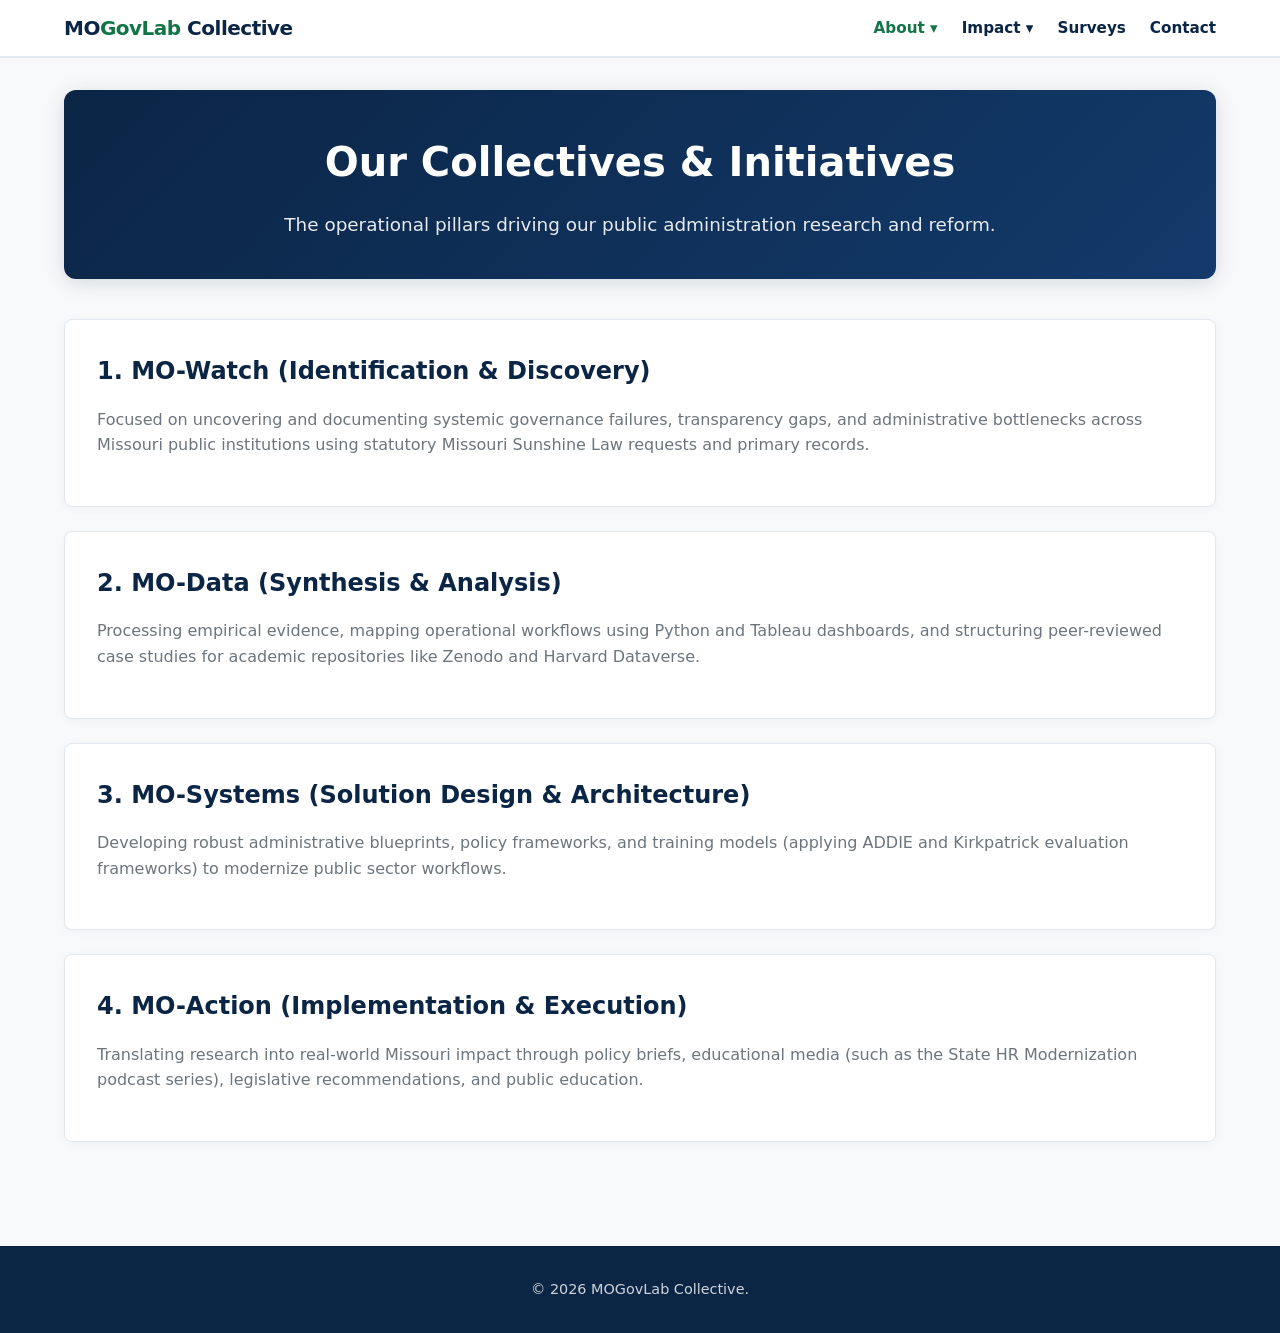
==== about-collectives.html @ 8fa4a9aa "V1 This file outlines the various collectives and initiatives of MOGovLab, detailing their objective" ====
<!DOCTYPE html>
<html lang="en">
<head>
    <meta charset="UTF-8">
    <meta name="viewport" content="width=device-width, initial-scale=1.0">
    <title>Collectives & Initiatives - MOGovLab</title>
    <link rel="stylesheet" href="style.css">
</head>
<body>
    <header>
        <div class="nav-container">
            <a href="index.html" class="brand"><span class="brand-text">MO<span>GovLab</span> Collective</span></a>
            <ul class="nav-menu">
                <li class="nav-item">
                    <a href="#" class="nav-link active">About ▾</a>
                    <ul class="dropdown-menu">
                        <li><a href="about-collectives.html" class="dropdown-item">Collectives (Initiatives)</a></li>
                        <li><a href="about-progress.html" class="dropdown-item">Collective Progress</a></li>
                        <li><a href="about-team.html" class="dropdown-item">Team & Volunteer</a></li>
                        <li><a href="about-donate.html" class="dropdown-item">Donate</a></li>
                    </ul>
                </li>
                <li class="nav-item"><a href="impact.html" class="nav-link">Impact ▾</a></li>
                <li class="nav-item"><a href="surveys.html" class="nav-link">Surveys</a></li>
                <li class="nav-item"><a href="contact.html" class="nav-link">Contact</a></li>
            </ul>
        </div>
    </header>
    <main>
        <section class="hero" style="padding: 2.5rem 1rem;">
            <h1>Our Collectives & Initiatives</h1>
            <p>The operational pillars driving our public administration research and reform.</p>
        </section>
        <div class="card">
            <h2>1. MO-Watch (Identification & Discovery)</h2>
            <p>Focused on uncovering and documenting systemic governance failures, transparency gaps, and administrative bottlenecks across Missouri public institutions using statutory Missouri Sunshine Law requests and primary records.</p>
        </div>
        <div class="card">
            <h2>2. MO-Data (Synthesis & Analysis)</h2>
            <p>Processing empirical evidence, mapping operational workflows using Python and Tableau dashboards, and structuring peer-reviewed case studies for academic repositories like Zenodo and Harvard Dataverse.</p>
        </div>
        <div class="card">
            <h2>3. MO-Systems (Solution Design & Architecture)</h2>
            <p>Developing robust administrative blueprints, policy frameworks, and training models (applying ADDIE and Kirkpatrick evaluation frameworks) to modernize public sector workflows.</p>
        </div>
        <div class="card">
            <h2>4. MO-Action (Implementation & Execution)</h2>
            <p>Translating research into real-world Missouri impact through policy briefs, educational media (such as the State HR Modernization podcast series), legislative recommendations, and public education.</p>
        </div>
    </main>
    <footer><p>&copy; 2026 MOGovLab Collective.</p></footer>
</body>
</html>
---- style.css ----
:root {
    --primary-navy: #0B2545;
    --accent-green: #137547;
    --light-bg: #F8F9FA;
    --card-bg: #FFFFFF;
    --text-dark: #212529;
    --text-muted: #6C757D;
    --border-color: #E2E8F0;
}

* {
    box-sizing: border-box;
    margin: 0;
    padding: 0;
    font-family: 'Segoe UI', system-ui, -apple-system, sans-serif;
}

body {
    background-color: var(--light-bg);
    color: var(--text-dark);
    line-height: 1.6;
    display: flex;
    flex-direction: column;
    min-height: 100vh;
}

/* Header & Navbar */
header {
    background-color: #FFFFFF;
    border-bottom: 2px solid var(--border-color);
    position: sticky;
    top: 0;
    z-index: 1000;
}

.nav-container {
    max-width: 1200px;
    margin: 0 auto;
    padding: 0.75rem 1.5rem;
    display: flex;
    justify-content: space-between;
    align-items: center;
}

.brand {
    display: flex;
    align-items: center;
    gap: 0.75rem;
    text-decoration: none;
}

.brand-text {
    font-size: 1.25rem;
    font-weight: 800;
    color: var(--primary-navy);
    letter-spacing: -0.5px;
}

.brand-text span {
    color: var(--accent-green);
}

.nav-menu {
    display: flex;
    list-style: none;
    gap: 1.5rem;
    align-items: center;
}

.nav-item {
    position: relative;
}

.nav-link {
    text-decoration: none;
    color: var(--primary-navy);
    font-weight: 600;
    font-size: 0.95rem;
    padding: 0.5rem 0;
    transition: color 0.2s;
}

.nav-link:hover, .nav-link.active {
    color: var(--accent-green);
}

/* Dropdown styling */
.dropdown-menu {
    position: absolute;
    top: 100%;
    left: 0;
    background-color: #FFFFFF;
    box-shadow: 0 10px 25px rgba(0,0,0,0.1);
    border-radius: 6px;
    list-style: none;
    min-width: 220px;
    padding: 0.5rem 0;
    display: none;
    border: 1px solid var(--border-color);
}

.nav-item:hover .dropdown-menu {
    display: block;
}

.dropdown-item {
    display: block;
    padding: 0.5rem 1rem;
    color: var(--text-dark);
    text-decoration: none;
    font-size: 0.9rem;
    transition: background 0.2s, color 0.2s;
}

.dropdown-item:hover {
    background-color: rgba(19, 117, 71, 0.08);
    color: var(--accent-green);
}

/* Main Layout */
main {
    flex: 1;
    max-width: 1200px;
    width: 100%;
    margin: 2rem auto;
    padding: 0 1.5rem;
}

.hero {
    background: linear-gradient(135deg, var(--primary-navy), #133a6b);
    color: white;
    padding: 4rem 2rem;
    border-radius: 12px;
    text-align: center;
    margin-bottom: 2.5rem;
    box-shadow: 0 4px 20px rgba(11, 37, 69, 0.15);
}

.hero h1 {
    font-size: 2.5rem;
    margin-bottom: 1rem;
    font-weight: 800;
}

.hero p {
    font-size: 1.15rem;
    opacity: 0.9;
    max-width: 750px;
    margin: 0 auto;
}

.card {
    background: var(--card-bg);
    border: 1px solid var(--border-color);
    border-radius: 8px;
    padding: 2rem;
    margin-bottom: 1.5rem;
    box-shadow: 0 2px 8px rgba(0,0,0,0.04);
}

.card h2 {
    color: var(--primary-navy);
    margin-bottom: 1rem;
    font-size: 1.5rem;
}

.card p {
    color: var(--text-muted);
    margin-bottom: 1rem;
}

/* Progress Bar Component */
.progress-container {
    background: var(--border-color);
    border-radius: 8px;
    height: 30px;
    width: 100%;
    display: flex;
    overflow: hidden;
    margin: 1.5rem 0;
}

.progress-segment {
    display: flex;
    align-items: center;
    justify-content: center;
    color: white;
    font-weight: bold;
    font-size: 0.85rem;
    height: 100%;
    transition: width 0.3s ease;
}

.seg-watch { background-color: #0B2545; width: 25%; }
.seg-data { background-color: #133a6b; width: 25%; }
.seg-systems { background-color: #105c37; width: 25%; }
.seg-action { background-color: #137547; width: 25%; }

/* Form Styles */
.form-group {
    margin-bottom: 1.25rem;
}

.form-group label {
    display: block;
    font-weight: 600;
    margin-bottom: 0.5rem;
    color: var(--primary-navy);
}

.form-control {
    width: 100%;
    padding: 0.75rem;
    border: 1px solid var(--border-color);
    border-radius: 6px;
    font-size: 1rem;
}

.btn {
    background-color: var(--accent-green);
    color: white;
    padding: 0.75rem 1.5rem;
    border: none;
    border-radius: 6px;
    font-weight: 600;
    cursor: pointer;
    text-decoration: none;
    display: inline-block;
    transition: background 0.2s;
}

.btn:hover {
    background-color: #0e5835;
}

/* Footer */
footer {
    background-color: var(--primary-navy);
    color: white;
    text-align: center;
    padding: 2rem 1.5rem;
    margin-top: 3rem;
    font-size: 0.9rem;
}

footer p {
    opacity: 0.8;
}
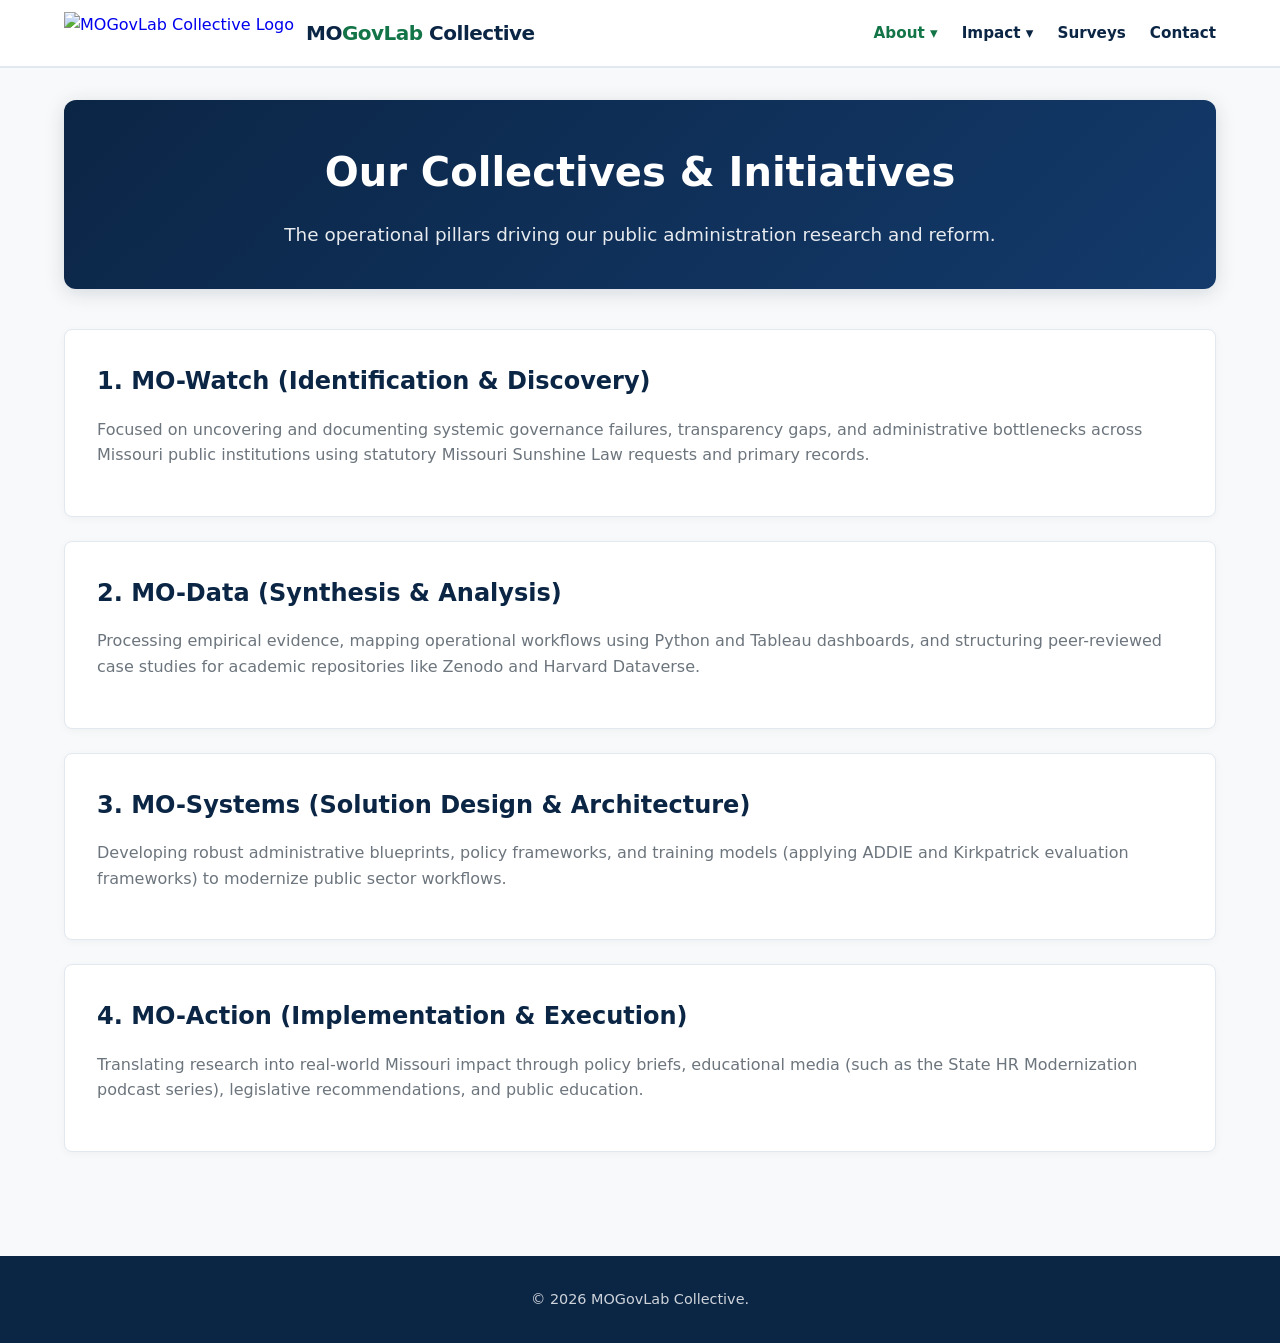
==== commit 61045e5c: "V1.1 Update header with logo and brand text" ====
--- a/about-collectives.html
+++ b/about-collectives.html
@@ -9,7 +9,10 @@
 <body>
     <header>
         <div class="nav-container">
-            <a href="index.html" class="brand"><span class="brand-text">MO<span>GovLab</span> Collective</span></a>
+            <a href="index.html" class="brand">
+                <img src="Logo_1.png" alt="MOGovLab Collective Logo" class="brand-logo">
+                <span class="brand-text">MO<span>GovLab</span> Collective</span>
+            </a>
             <ul class="nav-menu">
                 <li class="nav-item">
                     <a href="#" class="nav-link active">About ▾</a>
--- a/style.css
+++ b/style.css
@@ -47,6 +47,12 @@
     align-items: center;
     gap: 0.75rem;
     text-decoration: none;
+}
+
+.brand-logo {
+    height: 42px;
+    width: auto;
+    object-fit: contain;
 }
 
 .brand-text {
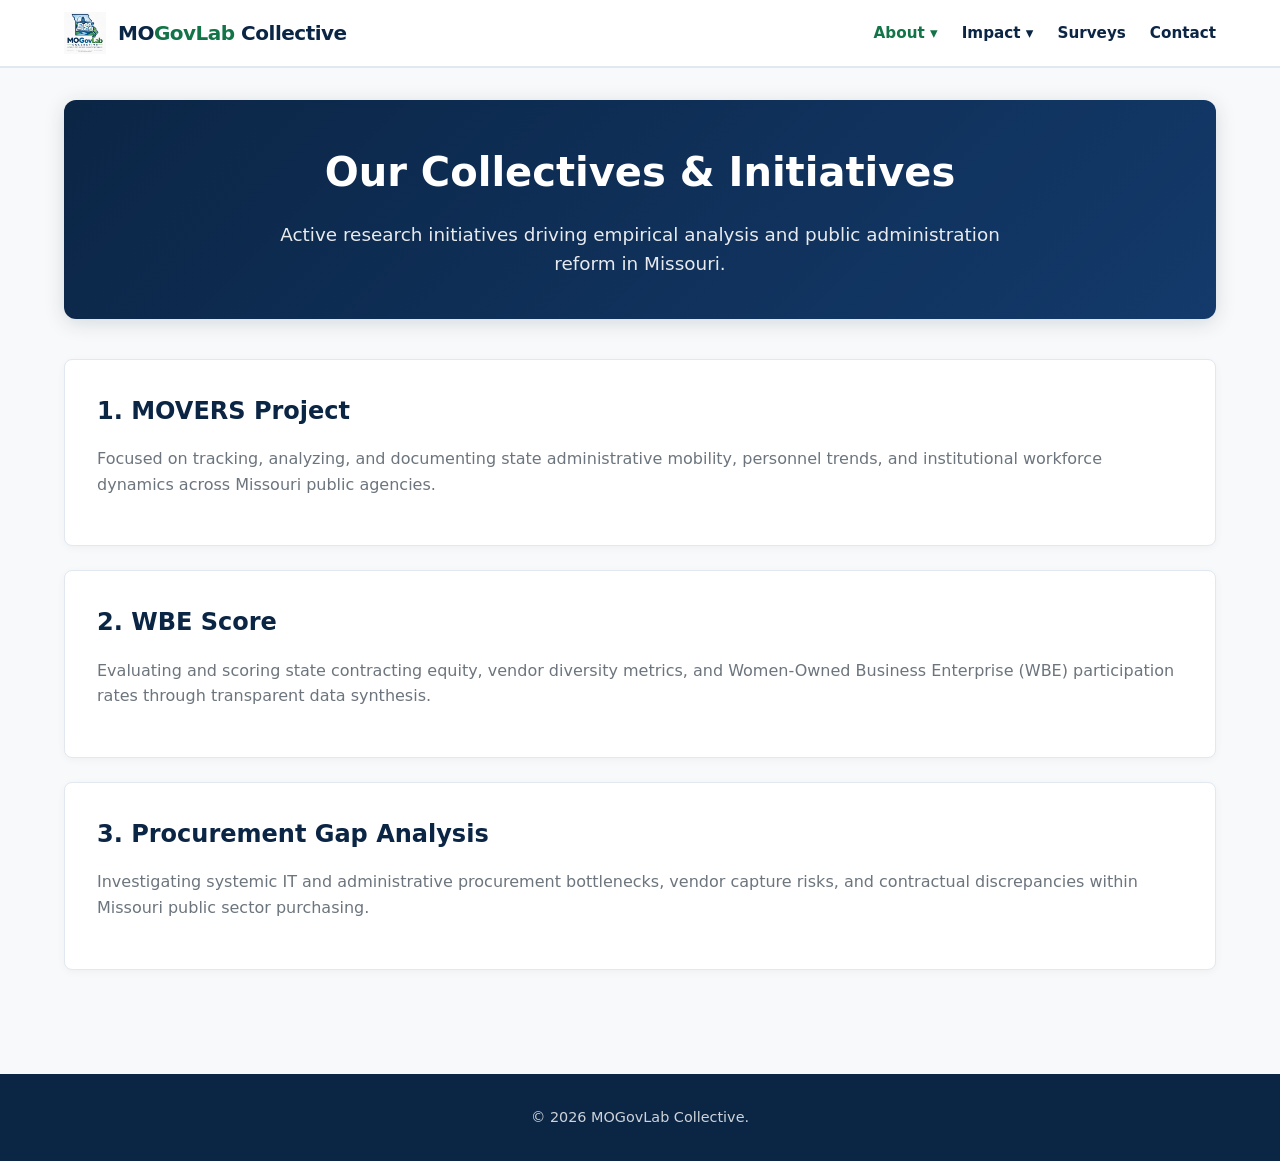
==== commit e39845d6: "V1.2 Updated content to reflect new research initiatives and their focus areas.Revise collectives se" ====
--- a/about-collectives.html
+++ b/about-collectives.html
@@ -23,7 +23,14 @@
                         <li><a href="about-donate.html" class="dropdown-item">Donate</a></li>
                     </ul>
                 </li>
-                <li class="nav-item"><a href="impact.html" class="nav-link">Impact ▾</a></li>
+                <li class="nav-item">
+                    <a href="impact.html" class="nav-link">Impact ▾</a>
+                    <ul class="dropdown-menu">
+                        <li><a href="impact.html" class="dropdown-item">MOVERS Project Impact</a></li>
+                        <li><a href="impact.html" class="dropdown-item">WBE Score Impact</a></li>
+                        <li><a href="impact.html" class="dropdown-item">Procurement Gap Impact</a></li>
+                    </ul>
+                </li>
                 <li class="nav-item"><a href="surveys.html" class="nav-link">Surveys</a></li>
                 <li class="nav-item"><a href="contact.html" class="nav-link">Contact</a></li>
             </ul>
@@ -32,23 +39,19 @@
     <main>
         <section class="hero" style="padding: 2.5rem 1rem;">
             <h1>Our Collectives & Initiatives</h1>
-            <p>The operational pillars driving our public administration research and reform.</p>
+            <p>Active research initiatives driving empirical analysis and public administration reform in Missouri.</p>
         </section>
         <div class="card">
-            <h2>1. MO-Watch (Identification & Discovery)</h2>
-            <p>Focused on uncovering and documenting systemic governance failures, transparency gaps, and administrative bottlenecks across Missouri public institutions using statutory Missouri Sunshine Law requests and primary records.</p>
+            <h2>1. MOVERS Project</h2>
+            <p>Focused on tracking, analyzing, and documenting state administrative mobility, personnel trends, and institutional workforce dynamics across Missouri public agencies.</p>
         </div>
         <div class="card">
-            <h2>2. MO-Data (Synthesis & Analysis)</h2>
-            <p>Processing empirical evidence, mapping operational workflows using Python and Tableau dashboards, and structuring peer-reviewed case studies for academic repositories like Zenodo and Harvard Dataverse.</p>
+            <h2>2. WBE Score</h2>
+            <p>Evaluating and scoring state contracting equity, vendor diversity metrics, and Women-Owned Business Enterprise (WBE) participation rates through transparent data synthesis.</p>
         </div>
         <div class="card">
-            <h2>3. MO-Systems (Solution Design & Architecture)</h2>
-            <p>Developing robust administrative blueprints, policy frameworks, and training models (applying ADDIE and Kirkpatrick evaluation frameworks) to modernize public sector workflows.</p>
-        </div>
-        <div class="card">
-            <h2>4. MO-Action (Implementation & Execution)</h2>
-            <p>Translating research into real-world Missouri impact through policy briefs, educational media (such as the State HR Modernization podcast series), legislative recommendations, and public education.</p>
+            <h2>3. Procurement Gap Analysis</h2>
+            <p>Investigating systemic IT and administrative procurement bottlenecks, vendor capture risks, and contractual discrepancies within Missouri public sector purchasing.</p>
         </div>
     </main>
     <footer><p>&copy; 2026 MOGovLab Collective.</p></footer>
